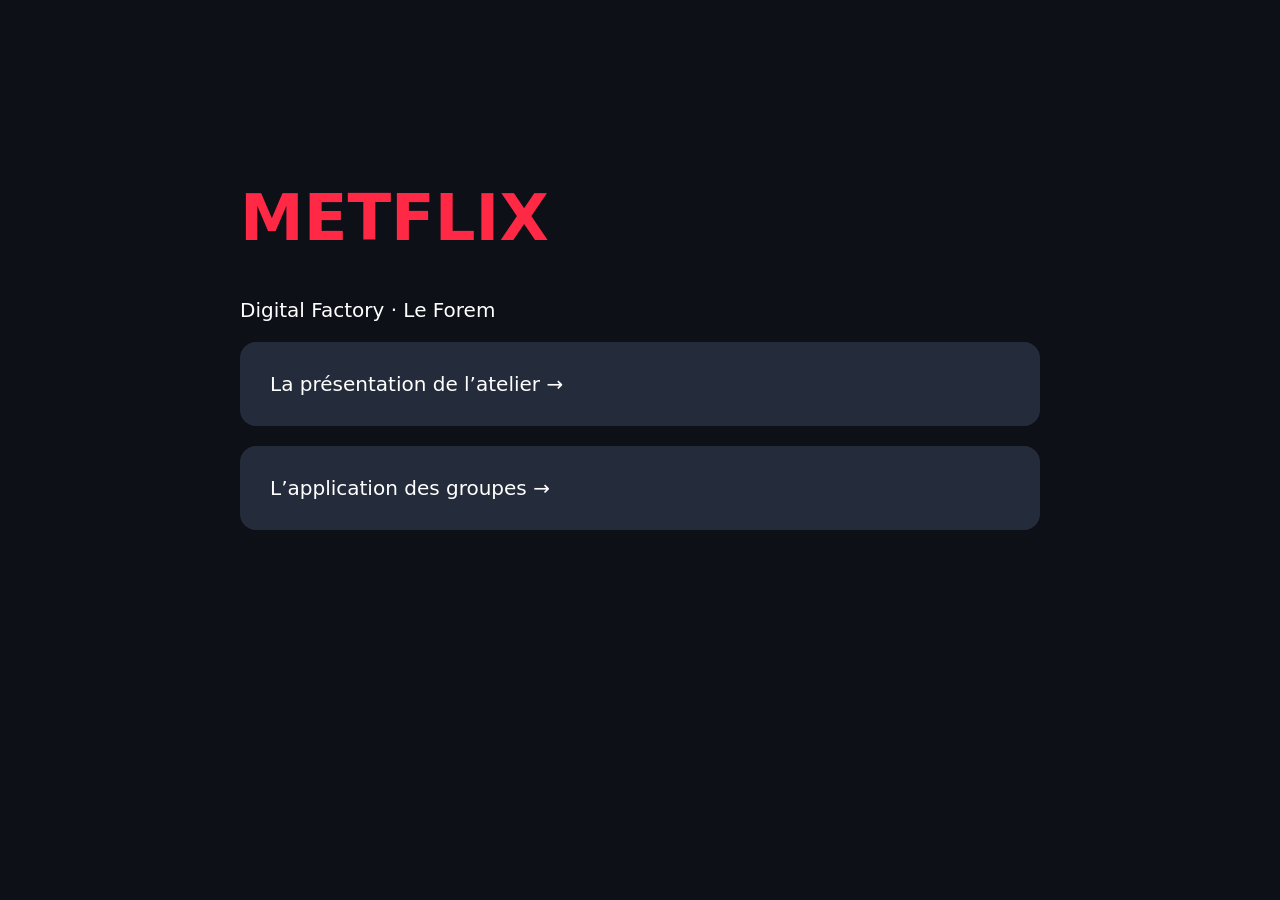
==== index.html @ 5bd7ba2a "Publier la présentation et l’application METFLIX avec logo commun et accès QR" ====
<!doctype html><html lang="fr"><meta charset="utf-8"><meta name="viewport" content="width=device-width,initial-scale=1"><title>METFLIX · Digital Factory</title><style>body{background:#0d1017;color:white;font:20px system-ui;max-width:800px;margin:12vh auto;padding:30px}h1{color:#ff2946;font-size:64px}a{display:block;background:#242b3b;color:white;padding:30px;margin:20px 0;border-radius:16px;text-decoration:none}</style><h1>METFLIX</h1><p>Digital Factory · Le Forem</p><a href="presentation/">La présentation de l’atelier →</a><a href="appli/">L’application des groupes →</a></html>
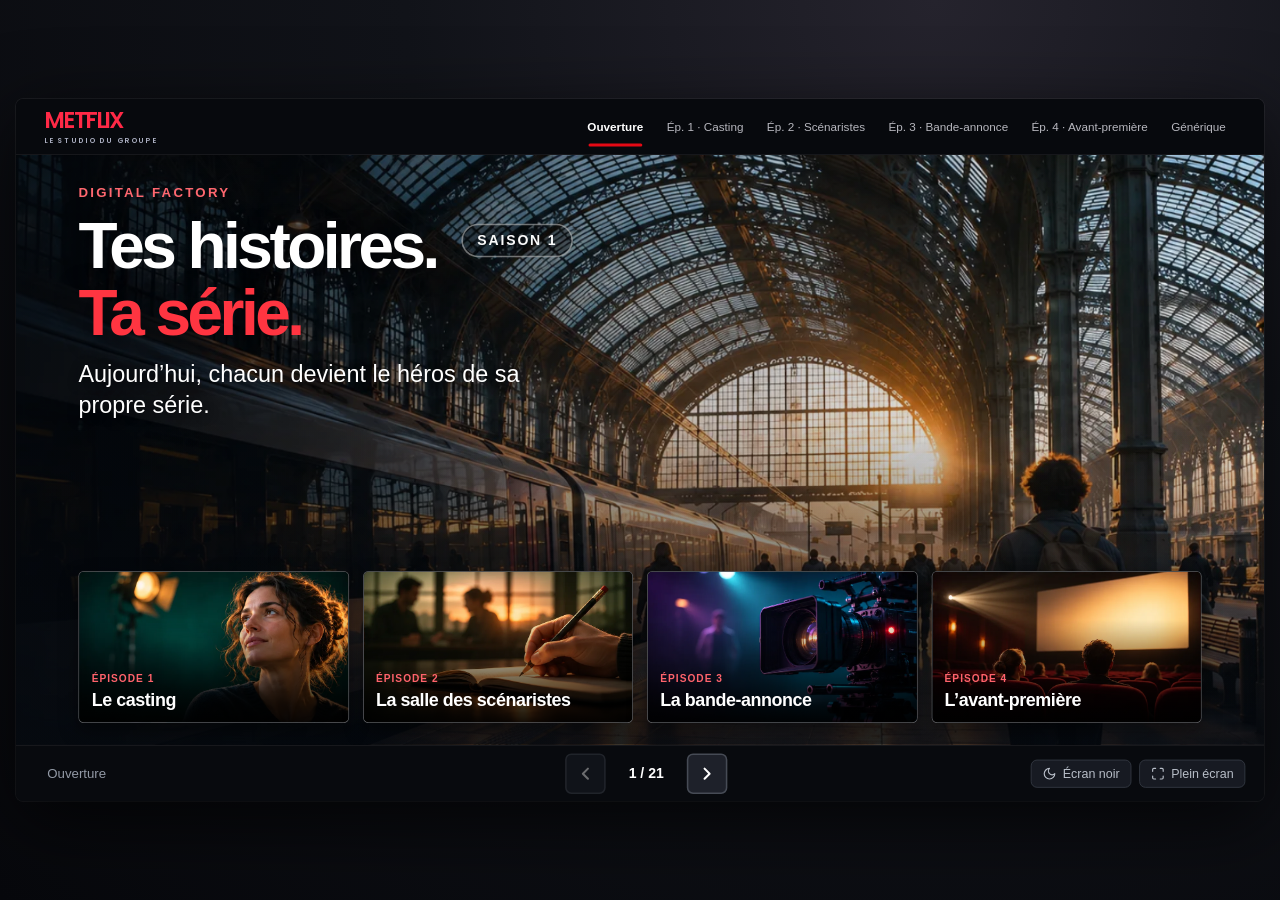
==== commit b169f30a: "Ouvrir directement la présentation, ajouter le favicon et limiter les échanges d’épisodes à deux par" ====
--- a/index.html
+++ b/index.html
@@ -1 +1,2 @@
-<!doctype html><html lang="fr"><meta charset="utf-8"><meta name="viewport" content="width=device-width,initial-scale=1"><title>METFLIX · Digital Factory</title><style>body{background:#0d1017;color:white;font:20px system-ui;max-width:800px;margin:12vh auto;padding:30px}h1{color:#ff2946;font-size:64px}a{display:block;background:#242b3b;color:white;padding:30px;margin:20px 0;border-radius:16px;text-decoration:none}</style><h1>METFLIX</h1><p>Digital Factory · Le Forem</p><a href="presentation/">La présentation de l’atelier →</a><a href="appli/">L’application des groupes →</a></html>+<!doctype html>
+<html lang="fr"><head><meta charset="utf-8"><meta name="viewport" content="width=device-width,initial-scale=1"><meta name="theme-color" content="#0d1017"><title>METFLIX · La présentation</title><link rel="icon" type="image/png" sizes="32x32" href="favicon-32.png"><link rel="apple-touch-icon" sizes="180x180" href="apple-touch-icon.png"><script>location.replace('presentation/'+location.search+location.hash);</script><meta http-equiv="refresh" content="0;url=presentation/"><link rel="shortcut icon" href="favicon.ico"></head><body style="margin:0;background:#0d1017;color:#fff;font-family:sans-serif"><noscript><a style="color:#fff" href="presentation/">Ouvrir la présentation METFLIX</a></noscript></body></html>
